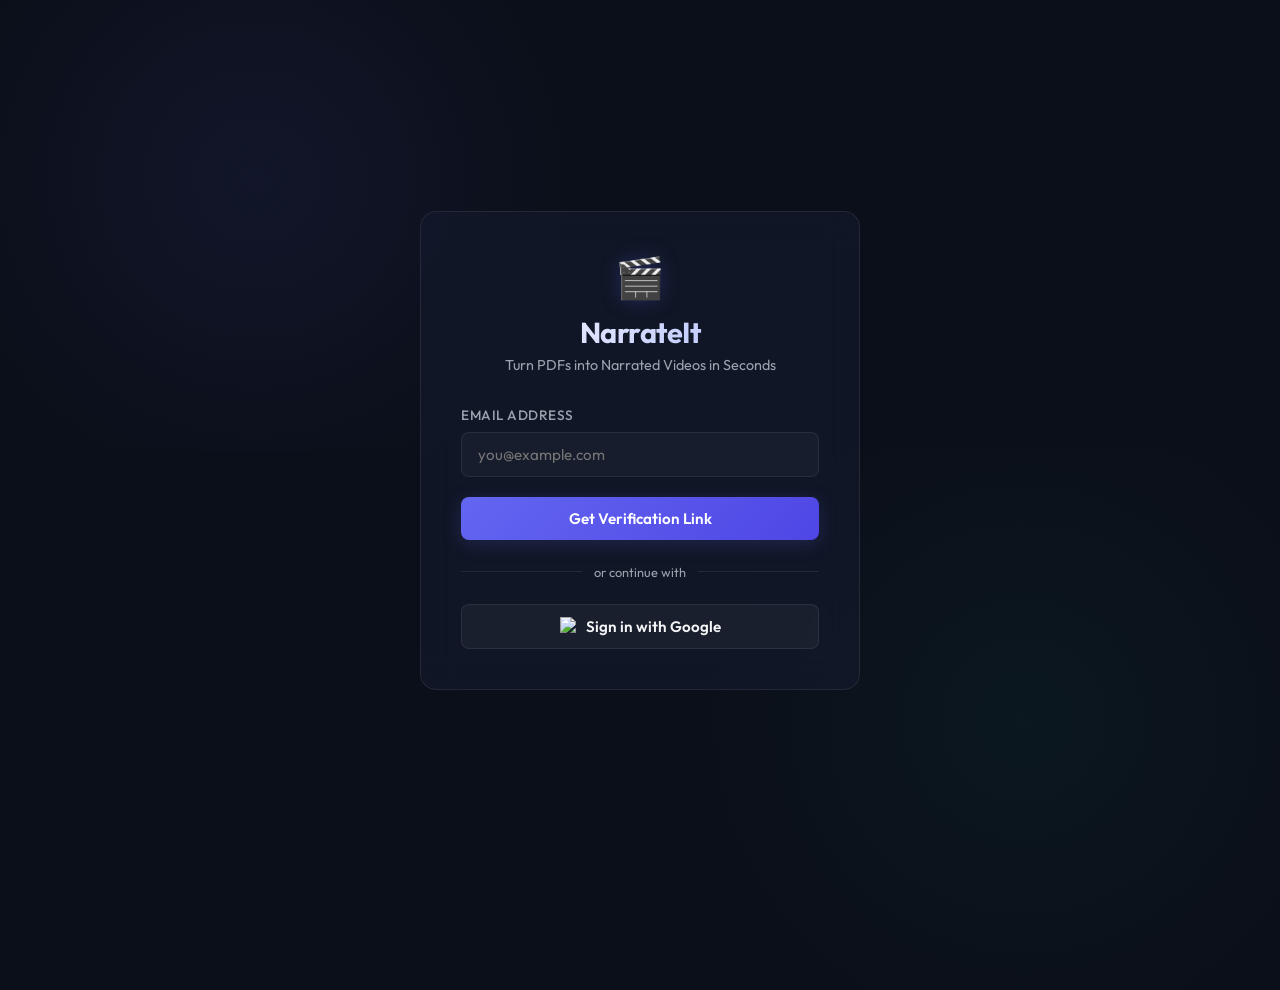
==== frontend/dashboard.html @ 4c3dd562 "Video History Issue Resolved" ====
<!DOCTYPE html>
<html lang="en">
<head>
    <meta charset="UTF-8">
    <meta name="viewport" content="width=device-width, initial-scale=1.0">
    <meta name="description" content="Workspace management dashboard to upload PDF documents, choose TTS voices, customize reading speed, and render voiceover video histories.">
    <title>NarrateIt Workspace — Dashboard</title>
    <link rel="stylesheet" href="css/style.css">
    <link rel="stylesheet" href="css/dashboard.css">
</head>
<body>

    <div class="dashboard-layout">
        
        <!-- Sidebar Navigation -->
        <aside class="sidebar">
            <div class="sidebar-top">
                <div class="sidebar-brand">
                    <span class="sidebar-icon">🎬</span>
                    <span class="sidebar-title">NarrateIt</span>
                </div>
                <nav class="sidebar-nav">
                    <a href="dashboard.html" class="nav-item active" aria-current="page">
                        <span>📊</span> Workspace Dashboard
                    </a>
                    <a href="#" class="nav-item" id="settings-nav-btn">
                        <span>⚙️</span> API Settings
                    </a>
                </nav>
            </div>
            
            <div class="sidebar-user">
                <div class="user-info">
                    <span class="user-email" id="user-email">active_user@narrate.it</span>
                    <span class="user-role">SaaS Core Workspace</span>
                </div>
                <button onclick="logout()" class="btn btn-logout">
                    Logout
                </button>
            </div>
        </aside>

        <!-- Main Workspace Area -->
        <main class="main-content">
            
            <header class="dashboard-header">
                <h1 class="dashboard-title">Workspace Dashboard</h1>
                <p class="dashboard-subtitle">Upload your PDF documents and render narration voiceovers in seconds.</p>
            </header>

            <div class="workspace-grid">
                
                <!-- PDF Upload Workspace Panel -->
                <section class="panel-card glass">
                    <div class="panel-header">
                        <span class="panel-icon">📂</span>
                        <h2 class="panel-title">Document Upload</h2>
                    </div>

                    <!-- Interactive Dragzone Drop Zone -->
                    <div class="dropzone" id="dropzone" tabindex="0" role="button" aria-label="Upload PDF Area">
                        <span class="dropzone-icon">📥</span>
                        <div class="dropzone-text">
                            Drag & drop your PDF file here, or <strong>browse files</strong>
                        </div>
                        <input type="file" id="file-input" class="hidden" accept=".pdf">
                    </div>

                    <!-- Uploaded Metadata Preview info badge -->
                    <div class="file-info-badge hidden" id="file-selected-info">
                        <span class="file-icon">📄</span>
                        <div class="file-details">
                            <span class="filename" id="filename-label">document.pdf</span>
                            <span class="file-pages" id="pages-count-label">Checking pages...</span>
                        </div>
                    </div>
                </section>

                <!-- Generation Pipeline Mappings Configurations -->
                <section class="panel-card glass">
                    <div class="panel-header">
                        <span class="panel-icon">⚙️</span>
                        <h2 class="panel-title">Video Options</h2>
                    </div>

                    <div class="config-grid">
                        
                        <!-- Voice models options selection -->
                        <div class="input-group">
                            <label for="voice-select" class="input-label">TTS Narration Voice</label>
                            <select id="voice-select" class="input-field">
                                <option value="aura-asteria-en">Asteria (Female - English)</option>
                                <option value="aura-luna-en">Luna (Female - English)</option>
                                <option value="aura-stella-en">Stella (Female - English)</option>
                                <option value="aura-athena-en">Athena (Female - English)</option>
                                <option value="aura-hera-en">Hera (Female - English)</option>
                                <option value="aura-orpheus-en">Orpheus (Male - English)</option>
                                <option value="aura-arcas-en">Arcas (Male - English)</option>
                                <option value="aura-perseus-en">Perseus (Male - English)</option>
                            </select>
                        </div>

                        <!-- Reading speed custom slider adjustments -->
                        <div class="slider-container">
                            <div class="slider-labels">
                                <label for="speed-slider" class="input-label">Reading Speed</label>
                                <span id="speed-value">1.00x (Normal)</span>
                            </div>
                            <input 
                                type="range" 
                                id="speed-slider" 
                                min="0.75" 
                                max="1.30" 
                                step="0.05" 
                                value="1.00" 
                                class="custom-slider"
                            >
                        </div>

                    </div>

                    <!-- Trigger Generate Button -->
                    <button class="btn btn-primary" id="generate-btn" disabled>
                        <span>🎬</span> Render Narration Video
                    </button>

                    <!-- Progressive Timeline Rendering Track -->
                    <div class="progress-container hidden" id="pipeline-progress">
                        <div class="progress-header">
                            <span id="progress-status-text">Compiling video timelines...</span>
                        </div>
                        <div class="progress-track">
                            <div class="progress-fill" id="progress-fill"></div>
                        </div>
                    </div>

                </section>

            </div>

            <!-- Historical Collections Archives -->
            <section class="history-section">
                <header class="section-header">
                    <h3 class="section-title">Your Generated Video History</h3>
                </header>

                <div class="video-grid" id="video-history-grid">
                    
                    <!-- Empty catalogs fallback placeholder -->
                    <div class="empty-state" id="empty-history-placeholder">
                        <span class="empty-state-icon">🎬</span>
                        <p>No video voiceovers created yet. Start by uploading a PDF above!</p>
                    </div>

                </div>
            </section>

        </main>
    </div>
    
    <!-- Settings Modal -->
    <div id="settings-modal" class="modal hidden">
        <div class="modal-overlay" id="settings-overlay"></div>
        <div class="modal-container glass">
            <div class="modal-header">
                <h3 class="modal-title">⚙️ API Settings</h3>
                <button class="btn-close" id="close-settings-btn" aria-label="Close settings">&times;</button>
            </div>
            <div class="modal-body">
                <p class="modal-subtitle">Configure your personal API keys securely. They are stored using industry-standard AES-GCM encryption.</p>
                
                <div class="input-group">
                    <label for="gemini-key-input" class="input-label">Gemini API Key</label>
                    <div class="password-input-wrapper">
                        <input type="password" id="gemini-key-input" class="input-field" placeholder="Enter Gemini API Key">
                        <button class="toggle-password" type="button" data-input="gemini-key-input" aria-label="Toggle password visibility">👁️</button>
                    </div>
                </div>
                
                <div class="input-group">
                    <label for="deepgram-key-input" class="input-label">Deepgram API Key</label>
                    <div class="password-input-wrapper">
                        <input type="password" id="deepgram-key-input" class="input-field" placeholder="Enter Deepgram API Key">
                        <button class="toggle-password" type="button" data-input="deepgram-key-input" aria-label="Toggle password visibility">👁️</button>
                    </div>
                </div>
            </div>
            <div class="modal-footer">
                <button class="btn btn-logout" style="background: rgba(255, 255, 255, 0.05); color: #FFF; border: 1px solid var(--border-color);" id="cancel-settings-btn">Cancel</button>
                <button class="btn btn-primary" id="save-settings-btn">
                    <span class="btn-text">Save Keys</span>
                </button>
            </div>
        </div>
    </div>

    <!-- Toast Notification Container -->
    <div id="toast-container" class="toast-container"></div>

    <!-- Scripts Bootstrapping -->
    <script type="module" src="js/config.js"></script>
    <script type="module" src="js/api.js"></script>
    <script type="module" src="js/auth.js"></script>
    <script type="module" src="js/dashboard.js"></script>
</body>
</html>
---- frontend/css/style.css ----
/* NarrateIt Core Theme Variables & General Layout */
@import url('https://fonts.googleapis.com/css2?family=Outfit:wght@300;400;500;600;700&display=swap');

:root {
    --bg-main: #0B0F19;
    --bg-surface: rgba(20, 27, 45, 0.65);
    --border-color: rgba(255, 255, 255, 0.08);
    --border-focus: rgba(99, 102, 241, 0.5);
    
    --primary: #6366F1;
    --primary-glow: rgba(99, 102, 241, 0.25);
    --secondary: #10B981;
    --accent: #F43F5E;
    
    --text-primary: #F3F4F6;
    --text-muted: #9CA3AF;
    
    --glass-bg: rgba(255, 255, 255, 0.03);
    --glass-blur: blur(16px);
    
    --font-sans: 'Outfit', -apple-system, BlinkMacSystemFont, "Segoe UI", Roboto, sans-serif;
    
    --transition-smooth: all 0.35s cubic-bezier(0.4, 0, 0.2, 1);
}

* {
    box-sizing: border-box;
    margin: 0;
    padding: 0;
    font-family: var(--font-sans);
}

body {
    background-color: var(--bg-main);
    color: var(--text-primary);
    min-height: 100vh;
    overflow-x: hidden;
    position: relative;
}

/* Background Radial Glow highlights */
body::before {
    content: '';
    position: absolute;
    top: -10%;
    left: -10%;
    width: 60%;
    height: 60%;
    background: radial-gradient(circle, rgba(99, 102, 241, 0.08) 0%, transparent 70%);
    z-index: -1;
    pointer-events: none;
}

body::after {
    content: '';
    position: absolute;
    bottom: -10%;
    right: -10%;
    width: 60%;
    height: 60%;
    background: radial-gradient(circle, rgba(16, 185, 129, 0.05) 0%, transparent 70%);
    z-index: -1;
    pointer-events: none;
}

/* Glassmorphism Common styles */
.glass {
    background: var(--bg-surface);
    backdrop-filter: var(--glass-blur);
    -webkit-backdrop-filter: var(--glass-blur);
    border: 1px solid var(--border-color);
    border-radius: 16px;
    transition: var(--transition-smooth);
}

.glass:hover {
    border-color: rgba(255, 255, 255, 0.15);
    box-shadow: 0 12px 40px rgba(0, 0, 0, 0.3);
}

/* Auth Page layout styles */
.auth-wrapper {
    display: flex;
    justify-content: center;
    align-items: center;
    min-height: 100vh;
    padding: 24px;
}

.auth-container {
    width: 100%;
    max-width: 440px;
    padding: 40px;
    text-align: center;
}

.brand-header {
    margin-bottom: 32px;
}

.brand-icon {
    font-size: 2.5rem;
    color: var(--primary);
    margin-bottom: 12px;
    display: inline-block;
    text-shadow: 0 0 20px var(--primary-glow);
    animation: float 4s ease-in-out infinite;
}

.brand-title {
    font-size: 1.8rem;
    font-weight: 700;
    letter-spacing: -0.5px;
    background: linear-gradient(135deg, #FFF 0%, #A5B4FC 100%);
    -webkit-background-clip: text;
    background-clip: text;
    -webkit-text-fill-color: transparent;
}

.brand-subtitle {
    font-size: 0.9rem;
    color: var(--text-muted);
    margin-top: 6px;
}

/* Input Fields styling */
.input-group {
    margin-bottom: 20px;
    text-align: left;
}

.input-label {
    display: block;
    font-size: 0.85rem;
    font-weight: 500;
    color: var(--text-muted);
    margin-bottom: 8px;
    text-transform: uppercase;
    letter-spacing: 0.5px;
}

.input-field {
    width: 100%;
    background: rgba(255, 255, 255, 0.03);
    border: 1px solid var(--border-color);
    border-radius: 8px;
    padding: 12px 16px;
    color: #FFF;
    font-size: 0.95rem;
    transition: var(--transition-smooth);
}

.input-field:focus {
    outline: none;
    border-color: var(--primary);
    background: rgba(99, 102, 241, 0.02);
    box-shadow: 0 0 12px var(--primary-glow);
}

/* Modern Dynamic Buttons */
.btn {
    width: 100%;
    padding: 12px 24px;
    border-radius: 8px;
    border: none;
    font-size: 0.95rem;
    font-weight: 600;
    cursor: pointer;
    transition: var(--transition-smooth);
    display: flex;
    justify-content: center;
    align-items: center;
    gap: 8px;
}

.btn-primary {
    background: linear-gradient(135deg, var(--primary) 0%, #4F46E5 100%);
    color: #FFF;
    box-shadow: 0 4px 20px rgba(99, 102, 241, 0.2);
}

.btn-primary:hover {
    transform: translateY(-2px);
    box-shadow: 0 6px 24px rgba(99, 102, 241, 0.35);
}

.btn-primary:active {
    transform: translateY(0);
}

.btn-verify {
    background: linear-gradient(135deg, var(--secondary) 0%, #059669 100%);
    box-shadow: 0 4px 20px rgba(16, 185, 129, 0.2);
}

.btn-verify:hover {
    box-shadow: 0 6px 24px rgba(16, 185, 129, 0.35);
}

.divider {
    display: flex;
    align-items: center;
    text-align: center;
    color: var(--text-muted);
    font-size: 0.8rem;
    margin: 24px 0;
}

.divider::before, .divider::after {
    content: '';
    flex: 1;
    border-bottom: 1px solid var(--border-color);
}

.divider:not(:empty)::before {
    margin-right: 12px;
}

.divider:not(:empty)::after {
    margin-left: 12px;
}

.btn-google {
    background: rgba(255, 255, 255, 0.04);
    border: 1px solid var(--border-color);
    color: var(--text-primary);
}

.btn-google:hover {
    background: rgba(255, 255, 255, 0.08);
    border-color: rgba(255, 255, 255, 0.2);
}

.btn-google img {
    width: 18px;
    height: 18px;
}

/* Animations */
@keyframes float {
    0%, 100% { transform: translateY(0); }
    50% { transform: translateY(-8px); }
}

@keyframes shake {
    0%, 100% { transform: translateX(0); }
    25% { transform: translateX(-4px); }
    75% { transform: translateX(4px); }
}

.shake {
    animation: shake 0.2s ease-in-out infinite alternate;
    animation-iteration-count: 2;
}

.hidden {
    display: none !important;
}

.error-card {
    background: rgba(244, 63, 94, 0.1);
    border: 1px solid rgba(244, 63, 94, 0.2);
    color: #FCA5A5;
    padding: 12px 16px;
    border-radius: 8px;
    font-size: 0.85rem;
    margin-top: 16px;
    text-align: left;
}
---- frontend/css/dashboard.css ----
/* Dashboard Specific Layout Mappings */
.dashboard-layout {
    display: grid;
    grid-template-columns: 280px 1fr;
    min-height: 100vh;
}

/* Sidebar Styling */
.sidebar {
    background: rgba(11, 15, 25, 0.9);
    border-right: 1px solid var(--border-color);
    padding: 32px 24px;
    display: flex;
    flex-direction: column;
    justify-content: space-between;
    height: 100vh;
    position: sticky;
    top: 0;
}

.sidebar-brand {
    display: flex;
    align-items: center;
    gap: 12px;
    margin-bottom: 40px;
}

.sidebar-icon {
    font-size: 1.8rem;
    color: var(--primary);
    text-shadow: 0 0 12px var(--primary-glow);
}

.sidebar-title {
    font-size: 1.3rem;
    font-weight: 700;
    color: #FFF;
}

.sidebar-nav {
    display: flex;
    flex-direction: column;
    gap: 8px;
    flex: 1;
}

.nav-item {
    display: flex;
    align-items: center;
    gap: 12px;
    padding: 12px 16px;
    border-radius: 8px;
    color: var(--text-muted);
    text-decoration: none;
    font-weight: 500;
    transition: var(--transition-smooth);
}

.nav-item:hover, .nav-item.active {
    color: #FFF;
    background: rgba(255, 255, 255, 0.04);
}

.nav-item.active {
    color: var(--primary);
    background: rgba(99, 102, 241, 0.08);
    border-left: 3px solid var(--primary);
    border-top-left-radius: 0;
    border-bottom-left-radius: 0;
}

.sidebar-user {
    padding-top: 20px;
    border-top: 1px solid var(--border-color);
    display: flex;
    flex-direction: column;
    gap: 12px;
}

.user-info {
    display: flex;
    flex-direction: column;
}

.user-email {
    font-size: 0.85rem;
    font-weight: 500;
    color: #FFF;
    white-space: nowrap;
    overflow: hidden;
    text-overflow: ellipsis;
}

.user-role {
    font-size: 0.75rem;
    color: var(--text-muted);
}

.btn-logout {
    background: rgba(244, 63, 94, 0.1);
    color: #F87171;
    border: 1px solid rgba(244, 63, 94, 0.15);
}

.btn-logout:hover {
    background: rgba(244, 63, 94, 0.2);
    border-color: rgba(244, 63, 94, 0.3);
}

/* Main Content Area */
.main-content {
    padding: 48px;
    overflow-y: auto;
}

.dashboard-header {
    margin-bottom: 40px;
}

.dashboard-title {
    font-size: 2rem;
    font-weight: 700;
    margin-bottom: 8px;
}

.dashboard-subtitle {
    color: var(--text-muted);
    font-size: 0.95rem;
}

/* Workspace Panels */
.workspace-grid {
    display: grid;
    grid-template-columns: 1.2fr 0.8fr;
    gap: 32px;
    align-items: start;
}

.panel-card {
    padding: 32px;
    display: flex;
    flex-direction: column;
    gap: 24px;
}

.panel-header {
    display: flex;
    align-items: center;
    gap: 12px;
}

.panel-icon {
    font-size: 1.2rem;
    color: var(--primary);
}

.panel-title {
    font-size: 1.2rem;
    font-weight: 600;
}

/* Drag-and-Drop Area */
.dropzone {
    border: 2px dashed var(--border-color);
    border-radius: 12px;
    padding: 48px 24px;
    text-align: center;
    cursor: pointer;
    background: rgba(255, 255, 255, 0.01);
    transition: var(--transition-smooth);
    display: flex;
    flex-direction: column;
    align-items: center;
    gap: 16px;
}

.dropzone:hover, .dropzone.dragover {
    border-color: var(--primary);
    background: rgba(99, 102, 241, 0.02);
}

.dropzone-icon {
    font-size: 2.5rem;
    color: var(--text-muted);
    transition: var(--transition-smooth);
}

.dropzone:hover .dropzone-icon {
    color: var(--primary);
    transform: translateY(-4px);
}

.dropzone-text {
    font-size: 0.95rem;
    color: var(--text-muted);
}

.dropzone-text strong {
    color: var(--primary);
}

.file-info-badge {
    background: rgba(99, 102, 241, 0.08);
    border: 1px solid rgba(99, 102, 241, 0.15);
    border-radius: 8px;
    padding: 16px;
    display: flex;
    align-items: center;
    gap: 16px;
    margin-top: 16px;
}

.file-icon {
    font-size: 1.8rem;
    color: var(--primary);
}

.file-details {
    display: flex;
    flex-direction: column;
    gap: 4px;
}

.filename {
    font-size: 0.9rem;
    font-weight: 600;
    color: #FFF;
}

.file-pages {
    font-size: 0.8rem;
    color: var(--text-muted);
}

/* Config Grid */
.config-grid {
    display: grid;
    grid-template-columns: 1fr;
    gap: 20px;
}

/* Range input speed slider styling */
.slider-container {
    display: flex;
    flex-direction: column;
    gap: 10px;
}

.slider-labels {
    display: flex;
    justify-content: space-between;
    font-size: 0.85rem;
    color: var(--text-muted);
}

.custom-slider {
    -webkit-appearance: none;
    appearance: none;
    width: 100%;
    height: 6px;
    border-radius: 3px;
    background: var(--border-color);
    outline: none;
    transition: var(--transition-smooth);
}

.custom-slider::-webkit-slider-thumb {
    -webkit-appearance: none;
    appearance: none;
    width: 18px;
    height: 18px;
    border-radius: 50%;
    background: var(--primary);
    cursor: pointer;
    box-shadow: 0 0 10px var(--primary-glow);
    transition: var(--transition-smooth);
}

.custom-slider::-webkit-slider-thumb:hover {
    transform: scale(1.2);
}

/* Progress status */
.progress-container {
    background: rgba(255, 255, 255, 0.03);
    border: 1px solid var(--border-color);
    border-radius: 12px;
    padding: 20px;
    margin-top: 24px;
    display: flex;
    flex-direction: column;
    gap: 12px;
}

.progress-header {
    display: flex;
    justify-content: space-between;
    font-size: 0.85rem;
    color: var(--text-muted);
}

.progress-track {
    width: 100%;
    height: 8px;
    background: rgba(255, 255, 255, 0.05);
    border-radius: 4px;
    overflow: hidden;
}

.progress-fill {
    height: 100%;
    background: linear-gradient(90deg, var(--primary) 0%, var(--secondary) 100%);
    width: 0;
    transition: width 0.4s ease;
}

/* Video History Grid styling */
.history-section {
    margin-top: 48px;
}

.section-header {
    margin-bottom: 24px;
}

.section-title {
    font-size: 1.4rem;
    font-weight: 600;
}

.video-grid {
    display: grid;
    grid-template-columns: repeat(auto-fill, minmax(320px, 1fr));
    gap: 24px;
}

.video-card {
    overflow: hidden;
    display: flex;
    flex-direction: column;
    height: 100%;
}

.video-preview-container {
    width: 100%;
    aspect-ratio: 16/9;
    background: #000;
    position: relative;
    border-bottom: 1px solid var(--border-color);
}

.preview-player {
    width: 100%;
    height: 100%;
    object-fit: cover;
}

.video-meta {
    padding: 16px;
    display: flex;
    flex-direction: column;
    gap: 8px;
}

.meta-title {
    font-size: 0.95rem;
    font-weight: 600;
    color: #FFF;
    white-space: nowrap;
    overflow: hidden;
    text-overflow: ellipsis;
}

.meta-sub {
    display: flex;
    justify-content: space-between;
    font-size: 0.8rem;
    color: var(--text-muted);
}

.badge-success {
    color: var(--secondary);
    background: rgba(16, 185, 129, 0.08);
    border: 1px solid rgba(16, 185, 129, 0.15);
    border-radius: 4px;
    padding: 2px 6px;
}

.empty-state {
    grid-column: 1 / -1;
    text-align: center;
    padding: 64px 24px;
    color: var(--text-muted);
    display: flex;
    flex-direction: column;
    align-items: center;
    gap: 16px;
}

.empty-state-icon {
    font-size: 3rem;
    color: rgba(255, 255, 255, 0.05);
}

/* Responsiveness overrides */
@media (max-width: 1024px) {
    .dashboard-layout {
        grid-template-columns: 1fr;
    }
    .sidebar {
        display: none;
    }
    .workspace-grid {
        grid-template-columns: 1fr;
    }
}

/* Indeterminate progress bar state styling */
.progress-fill.indeterminate {
    width: 30% !important;
    animation: loading-bar-sliding 1.5s infinite ease-in-out;
}

@keyframes loading-bar-sliding {
    0% {
        transform: translateX(-100%);
    }
    100% {
        transform: translateX(330%);
    }
}

/* Action button stylings for video history cards */
.video-card-actions {
    display: flex;
    gap: 8px;
    padding: 0 16px 16px 16px;
    margin-top: auto;
}

.btn-card-action {
    display: flex;
    align-items: center;
    justify-content: center;
    gap: 6px;
    flex: 1;
    font-size: 0.8rem;
    padding: 8px 12px;
    border-radius: 6px;
    font-weight: 500;
    transition: var(--transition-smooth);
    text-decoration: none;
}

.btn-download-action {
    background: rgba(99, 102, 241, 0.08);
    border: 1px solid rgba(99, 102, 241, 0.15);
    color: var(--primary);
}

.btn-download-action:hover {
    background: var(--primary);
    color: #FFF;
}

/* Settings Modal & Toast styles */
.modal {
    position: fixed;
    top: 0;
    left: 0;
    width: 100vw;
    height: 100vh;
    z-index: 1000;
    display: flex;
    align-items: center;
    justify-content: center;
    transition: opacity 0.3s ease;
}

.modal.hidden {
    opacity: 0;
    pointer-events: none;
}

.modal-overlay {
    position: absolute;
    top: 0;
    left: 0;
    width: 100%;
    height: 100%;
    background: rgba(7, 10, 18, 0.8);
    backdrop-filter: blur(4px);
}

.modal-container {
    position: relative;
    width: 90%;
    max-width: 500px;
    background: rgba(20, 27, 45, 0.95);
    border: 1px solid var(--border-color);
    border-radius: 16px;
    padding: 32px;
    box-shadow: 0 20px 40px rgba(0, 0, 0, 0.4);
    z-index: 1001;
    transform: translateY(0);
    transition: transform 0.3s ease;
}

.modal.hidden .modal-container {
    transform: translateY(20px);
}

.modal-header {
    display: flex;
    align-items: center;
    justify-content: space-between;
    margin-bottom: 16px;
}

.modal-title {
    font-size: 1.4rem;
    font-weight: 600;
    color: #FFF;
}

.btn-close {
    background: none;
    border: none;
    color: var(--text-muted);
    font-size: 1.5rem;
    cursor: pointer;
    transition: var(--transition-smooth);
}

.btn-close:hover {
    color: #FFF;
}

.modal-subtitle {
    font-size: 0.9rem;
    color: var(--text-muted);
    margin-bottom: 24px;
    line-height: 1.5;
}

.password-input-wrapper {
    position: relative;
    display: flex;
    align-items: center;
    width: 100%;
}

.password-input-wrapper .input-field {
    width: 100%;
    padding-right: 48px;
}

.toggle-password {
    position: absolute;
    right: 12px;
    background: none;
    border: none;
    color: var(--text-muted);
    cursor: pointer;
    font-size: 1.1rem;
    transition: var(--transition-smooth);
    padding: 4px;
}

.toggle-password:hover {
    color: #FFF;
}

.modal-footer {
    display: flex;
    justify-content: flex-end;
    gap: 12px;
    margin-top: 32px;
}

.spinner {
    display: inline-block;
    width: 16px;
    height: 16px;
    border: 2px solid rgba(255, 255, 255, 0.3);
    border-radius: 50%;
    border-top-color: #fff;
    animation: spin 0.8s linear infinite;
}

@keyframes spin {
    to { transform: rotate(360deg); }
}

/* Toast Notification styling */
.toast-container {
    position: fixed;
    bottom: 24px;
    right: 24px;
    z-index: 2000;
    display: flex;
    flex-direction: column;
    gap: 12px;
}

.toast {
    background: rgba(20, 27, 45, 0.95);
    border: 1px solid var(--border-color);
    border-radius: 8px;
    padding: 16px 24px;
    color: #FFF;
    font-weight: 500;
    font-size: 0.9rem;
    box-shadow: 0 10px 20px rgba(0, 0, 0, 0.3);
    transform: translateY(20px);
    opacity: 0;
    animation: toast-in 0.3s forwards ease;
    display: flex;
    align-items: center;
    gap: 12px;
}

.toast.success {
    border-left: 4px solid var(--secondary);
}

.toast.error {
    border-left: 4px solid var(--accent);
}

@keyframes toast-in {
    to {
        transform: translateY(0);
        opacity: 1;
    }
}
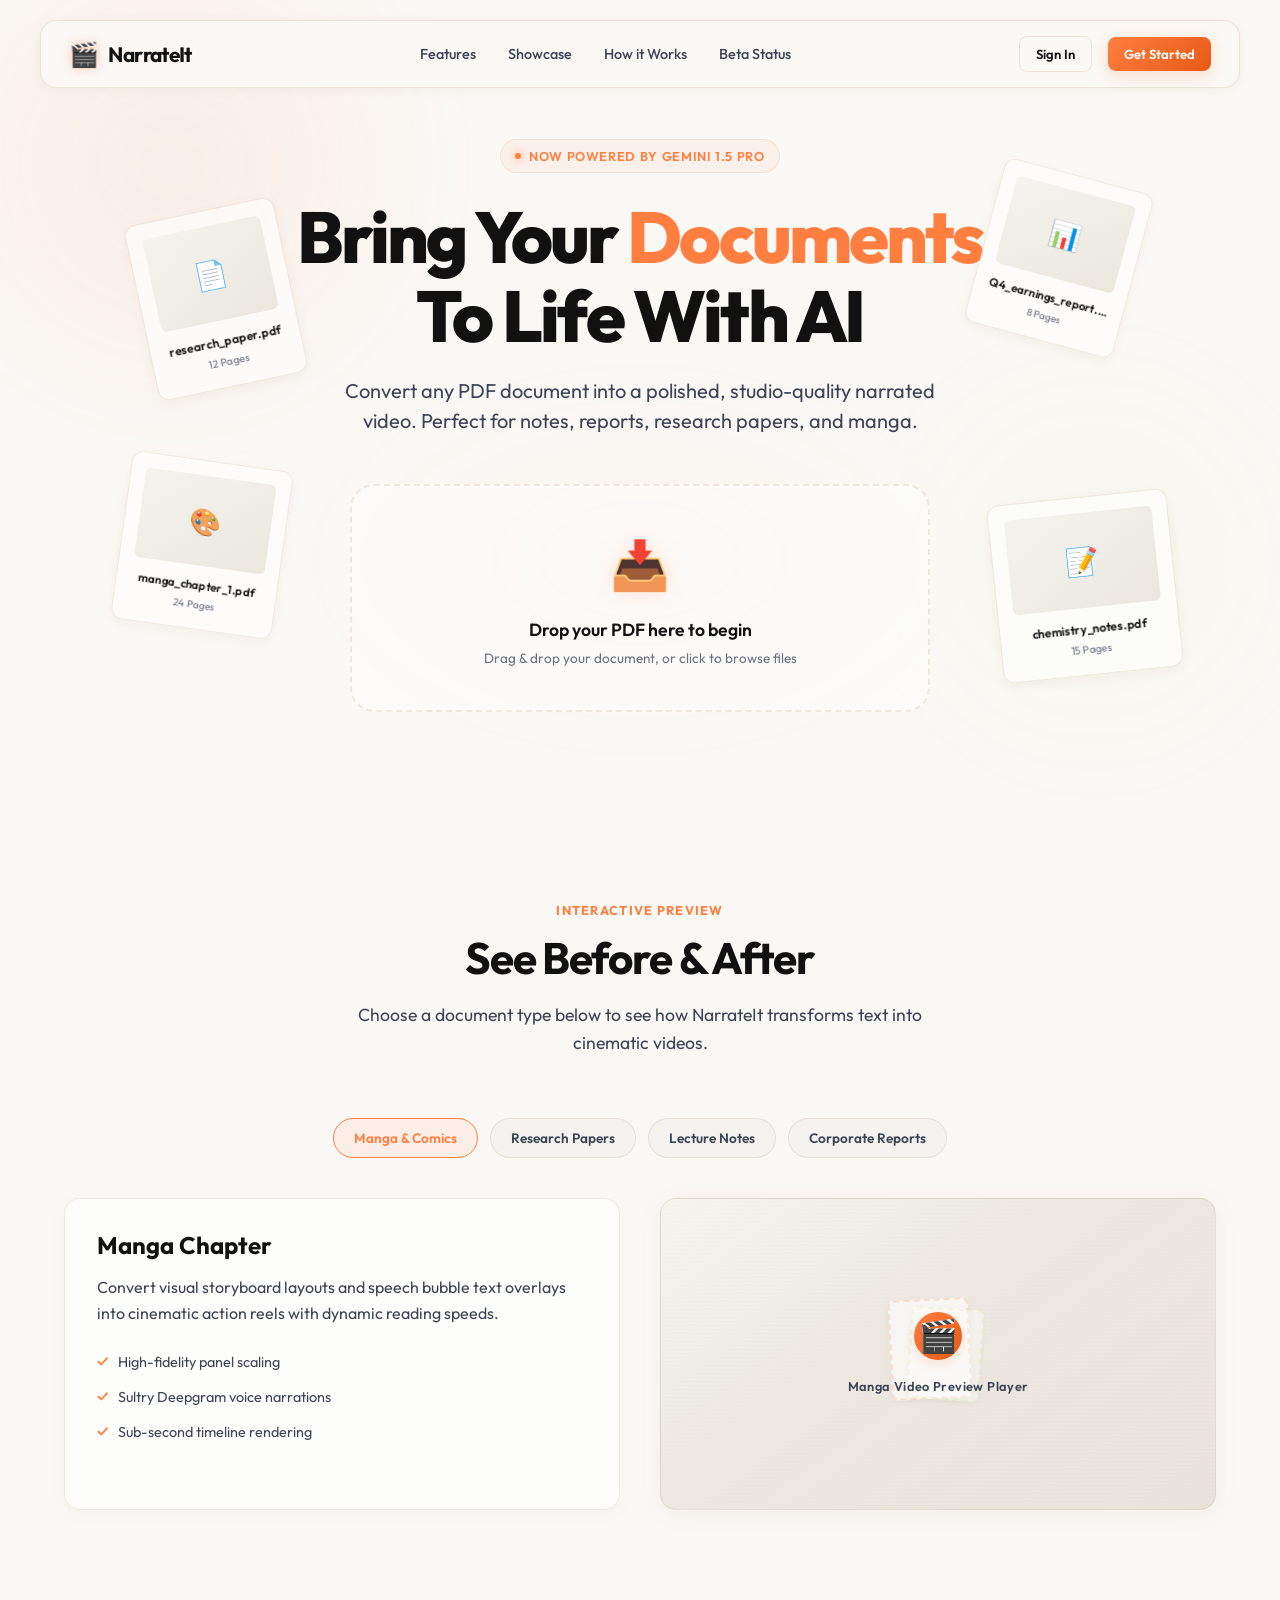
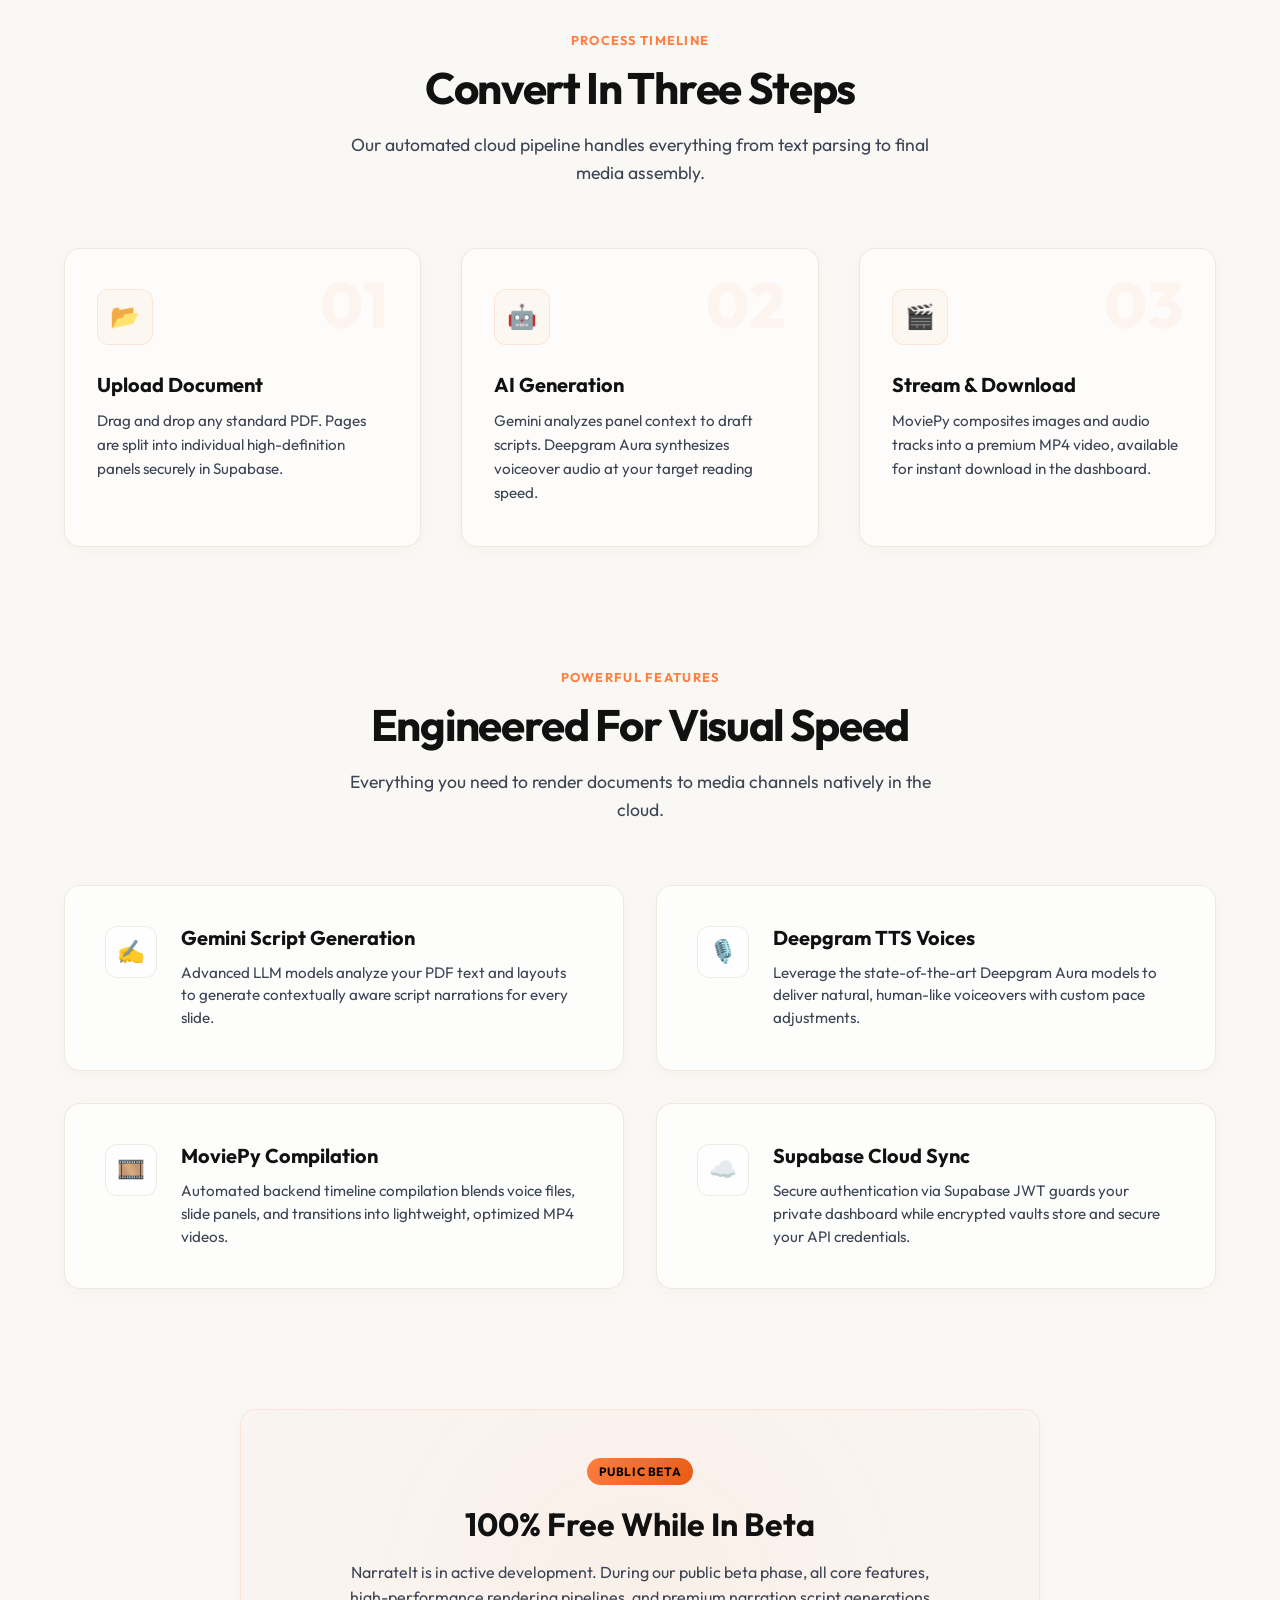
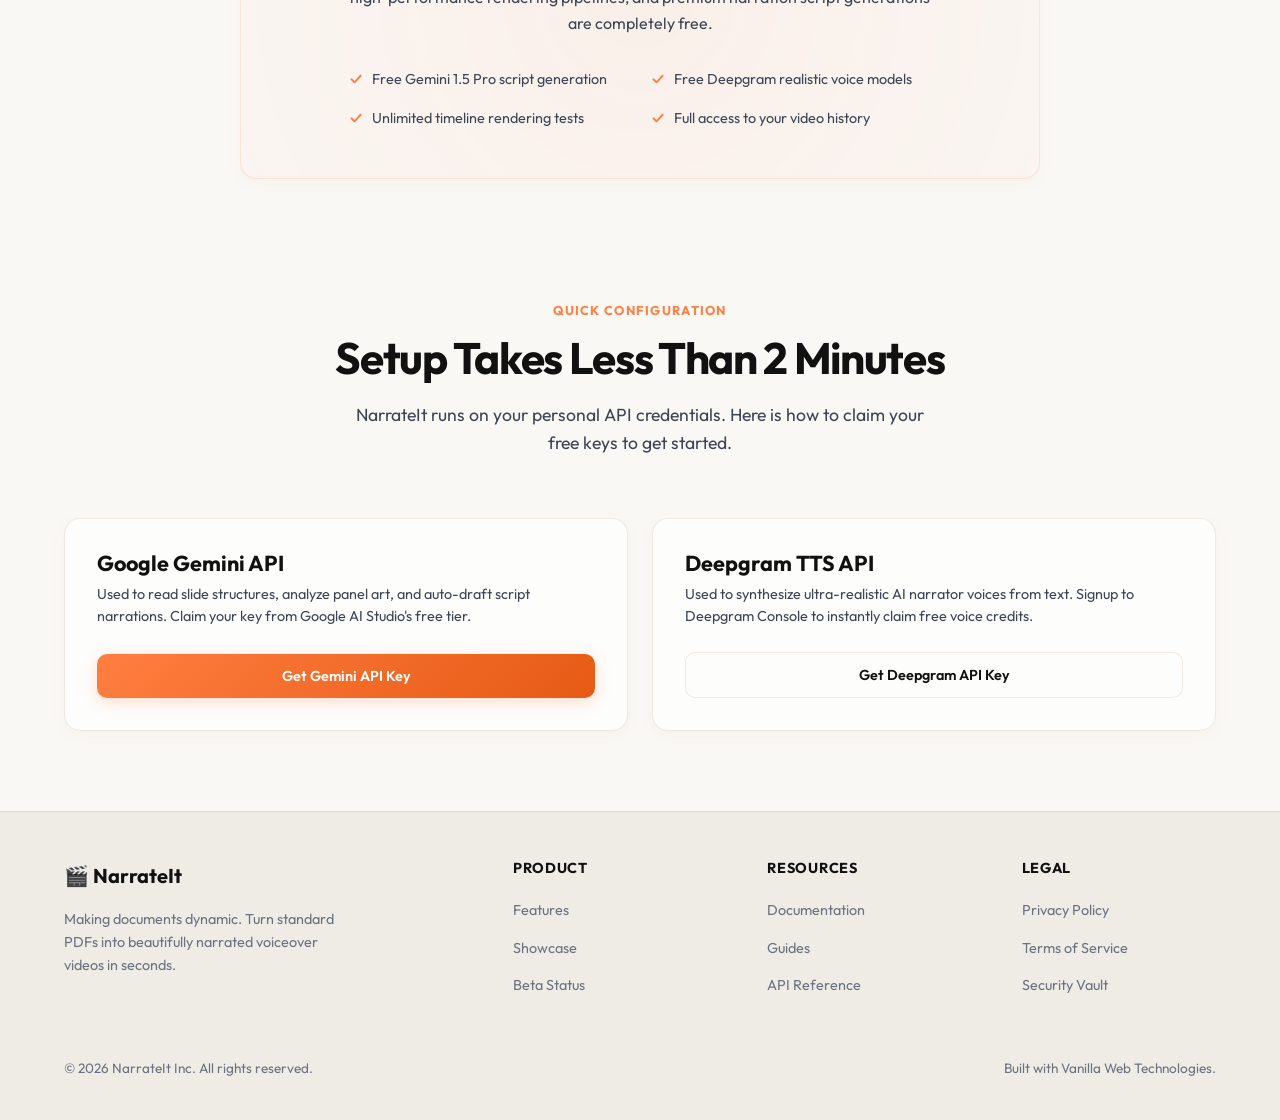
==== commit 879333fc: "Video history cards fixed" ====
--- a/frontend/dashboard.html
+++ b/frontend/dashboard.html
@@ -44,8 +44,13 @@
         <main class="main-content">
             
             <header class="dashboard-header">
-                <h1 class="dashboard-title">Workspace Dashboard</h1>
-                <p class="dashboard-subtitle">Upload your PDF documents and render narration voiceovers in seconds.</p>
+                <div class="header-main-row">
+                    <div>
+                        <h1 class="dashboard-title">Workspace Dashboard</h1>
+                        <p class="dashboard-subtitle">Upload your PDF documents and render narration voiceovers in seconds.</p>
+                    </div>
+
+                </div>
             </header>
 
             <div class="workspace-grid">
@@ -147,9 +152,10 @@
                 <div class="video-grid" id="video-history-grid">
                     
                     <!-- Empty catalogs fallback placeholder -->
-                    <div class="empty-state" id="empty-history-placeholder">
+                    <div class="empty-state glass" id="empty-history-placeholder">
                         <span class="empty-state-icon">🎬</span>
-                        <p>No video voiceovers created yet. Start by uploading a PDF above!</p>
+                        <h4 class="empty-state-title">No narrated videos yet</h4>
+                        <p class="empty-state-desc">Upload your first PDF to generate a cinematic narration.</p>
                     </div>
 
                 </div>
@@ -186,10 +192,24 @@
                 </div>
             </div>
             <div class="modal-footer">
-                <button class="btn btn-logout" style="background: rgba(255, 255, 255, 0.05); color: #FFF; border: 1px solid var(--border-color);" id="cancel-settings-btn">Cancel</button>
+                <button class="btn btn-logout" style="background: transparent; color: var(--text-primary); border: 1px solid var(--border-color);" id="cancel-settings-btn">Cancel</button>
                 <button class="btn btn-primary" id="save-settings-btn">
                     <span class="btn-text">Save Keys</span>
                 </button>
+            </div>
+        </div>
+    </div>
+
+    <!-- Video Player Modal -->
+    <div id="video-player-modal" class="modal hidden">
+        <div class="modal-overlay" id="video-modal-overlay"></div>
+        <div class="modal-container glass" style="max-width: 800px; padding: 24px;">
+            <div class="modal-header" style="margin-bottom: 16px;">
+                <h3 class="modal-title" id="modal-video-title">Narrated Video</h3>
+                <button class="btn-close" id="close-video-modal-btn" aria-label="Close video player modal">&times;</button>
+            </div>
+            <div class="modal-video-container" style="border-radius: 12px; border: 1px solid var(--border-color); background: #000; overflow: hidden; aspect-ratio: 16/9; width: 100%;">
+                <video id="modal-video-player" src="" controls class="preview-player" style="width: 100%; height: 100%; object-fit: contain;"></video>
             </div>
         </div>
     </div>
--- a/frontend/css/style.css
+++ b/frontend/css/style.css
@@ -1,269 +1,7 @@
-/* NarrateIt Core Theme Variables & General Layout */
-@import url('https://fonts.googleapis.com/css2?family=Outfit:wght@300;400;500;600;700&display=swap');
-
-:root {
-    --bg-main: #0B0F19;
-    --bg-surface: rgba(20, 27, 45, 0.65);
-    --border-color: rgba(255, 255, 255, 0.08);
-    --border-focus: rgba(99, 102, 241, 0.5);
-    
-    --primary: #6366F1;
-    --primary-glow: rgba(99, 102, 241, 0.25);
-    --secondary: #10B981;
-    --accent: #F43F5E;
-    
-    --text-primary: #F3F4F6;
-    --text-muted: #9CA3AF;
-    
-    --glass-bg: rgba(255, 255, 255, 0.03);
-    --glass-blur: blur(16px);
-    
-    --font-sans: 'Outfit', -apple-system, BlinkMacSystemFont, "Segoe UI", Roboto, sans-serif;
-    
-    --transition-smooth: all 0.35s cubic-bezier(0.4, 0, 0.2, 1);
-}
-
-* {
-    box-sizing: border-box;
-    margin: 0;
-    padding: 0;
-    font-family: var(--font-sans);
-}
-
-body {
-    background-color: var(--bg-main);
-    color: var(--text-primary);
-    min-height: 100vh;
-    overflow-x: hidden;
-    position: relative;
-}
-
-/* Background Radial Glow highlights */
-body::before {
-    content: '';
-    position: absolute;
-    top: -10%;
-    left: -10%;
-    width: 60%;
-    height: 60%;
-    background: radial-gradient(circle, rgba(99, 102, 241, 0.08) 0%, transparent 70%);
-    z-index: -1;
-    pointer-events: none;
-}
-
-body::after {
-    content: '';
-    position: absolute;
-    bottom: -10%;
-    right: -10%;
-    width: 60%;
-    height: 60%;
-    background: radial-gradient(circle, rgba(16, 185, 129, 0.05) 0%, transparent 70%);
-    z-index: -1;
-    pointer-events: none;
-}
-
-/* Glassmorphism Common styles */
-.glass {
-    background: var(--bg-surface);
-    backdrop-filter: var(--glass-blur);
-    -webkit-backdrop-filter: var(--glass-blur);
-    border: 1px solid var(--border-color);
-    border-radius: 16px;
-    transition: var(--transition-smooth);
-}
-
-.glass:hover {
-    border-color: rgba(255, 255, 255, 0.15);
-    box-shadow: 0 12px 40px rgba(0, 0, 0, 0.3);
-}
-
-/* Auth Page layout styles */
-.auth-wrapper {
-    display: flex;
-    justify-content: center;
-    align-items: center;
-    min-height: 100vh;
-    padding: 24px;
-}
-
-.auth-container {
-    width: 100%;
-    max-width: 440px;
-    padding: 40px;
-    text-align: center;
-}
-
-.brand-header {
-    margin-bottom: 32px;
-}
-
-.brand-icon {
-    font-size: 2.5rem;
-    color: var(--primary);
-    margin-bottom: 12px;
-    display: inline-block;
-    text-shadow: 0 0 20px var(--primary-glow);
-    animation: float 4s ease-in-out infinite;
-}
-
-.brand-title {
-    font-size: 1.8rem;
-    font-weight: 700;
-    letter-spacing: -0.5px;
-    background: linear-gradient(135deg, #FFF 0%, #A5B4FC 100%);
-    -webkit-background-clip: text;
-    background-clip: text;
-    -webkit-text-fill-color: transparent;
-}
-
-.brand-subtitle {
-    font-size: 0.9rem;
-    color: var(--text-muted);
-    margin-top: 6px;
-}
-
-/* Input Fields styling */
-.input-group {
-    margin-bottom: 20px;
-    text-align: left;
-}
-
-.input-label {
-    display: block;
-    font-size: 0.85rem;
-    font-weight: 500;
-    color: var(--text-muted);
-    margin-bottom: 8px;
-    text-transform: uppercase;
-    letter-spacing: 0.5px;
-}
-
-.input-field {
-    width: 100%;
-    background: rgba(255, 255, 255, 0.03);
-    border: 1px solid var(--border-color);
-    border-radius: 8px;
-    padding: 12px 16px;
-    color: #FFF;
-    font-size: 0.95rem;
-    transition: var(--transition-smooth);
-}
-
-.input-field:focus {
-    outline: none;
-    border-color: var(--primary);
-    background: rgba(99, 102, 241, 0.02);
-    box-shadow: 0 0 12px var(--primary-glow);
-}
-
-/* Modern Dynamic Buttons */
-.btn {
-    width: 100%;
-    padding: 12px 24px;
-    border-radius: 8px;
-    border: none;
-    font-size: 0.95rem;
-    font-weight: 600;
-    cursor: pointer;
-    transition: var(--transition-smooth);
-    display: flex;
-    justify-content: center;
-    align-items: center;
-    gap: 8px;
-}
-
-.btn-primary {
-    background: linear-gradient(135deg, var(--primary) 0%, #4F46E5 100%);
-    color: #FFF;
-    box-shadow: 0 4px 20px rgba(99, 102, 241, 0.2);
-}
-
-.btn-primary:hover {
-    transform: translateY(-2px);
-    box-shadow: 0 6px 24px rgba(99, 102, 241, 0.35);
-}
-
-.btn-primary:active {
-    transform: translateY(0);
-}
-
-.btn-verify {
-    background: linear-gradient(135deg, var(--secondary) 0%, #059669 100%);
-    box-shadow: 0 4px 20px rgba(16, 185, 129, 0.2);
-}
-
-.btn-verify:hover {
-    box-shadow: 0 6px 24px rgba(16, 185, 129, 0.35);
-}
-
-.divider {
-    display: flex;
-    align-items: center;
-    text-align: center;
-    color: var(--text-muted);
-    font-size: 0.8rem;
-    margin: 24px 0;
-}
-
-.divider::before, .divider::after {
-    content: '';
-    flex: 1;
-    border-bottom: 1px solid var(--border-color);
-}
-
-.divider:not(:empty)::before {
-    margin-right: 12px;
-}
-
-.divider:not(:empty)::after {
-    margin-left: 12px;
-}
-
-.btn-google {
-    background: rgba(255, 255, 255, 0.04);
-    border: 1px solid var(--border-color);
-    color: var(--text-primary);
-}
-
-.btn-google:hover {
-    background: rgba(255, 255, 255, 0.08);
-    border-color: rgba(255, 255, 255, 0.2);
-}
-
-.btn-google img {
-    width: 18px;
-    height: 18px;
-}
-
-/* Animations */
-@keyframes float {
-    0%, 100% { transform: translateY(0); }
-    50% { transform: translateY(-8px); }
-}
-
-@keyframes shake {
-    0%, 100% { transform: translateX(0); }
-    25% { transform: translateX(-4px); }
-    75% { transform: translateX(4px); }
-}
-
-.shake {
-    animation: shake 0.2s ease-in-out infinite alternate;
-    animation-iteration-count: 2;
-}
-
-.hidden {
-    display: none !important;
-}
-
-.error-card {
-    background: rgba(244, 63, 94, 0.1);
-    border: 1px solid rgba(244, 63, 94, 0.2);
-    color: #FCA5A5;
-    padding: 12px 16px;
-    border-radius: 8px;
-    font-size: 0.85rem;
-    margin-top: 16px;
-    text-align: left;
-}
+/* NarrateIt Design System Main Imports */
+@import url("variables.css");
+@import url("base.css");
+@import url("animations.css");
+@import url("components.css");
+@import url("landing.css");
+@import url("responsive.css");
--- a/frontend/css/dashboard.css
+++ b/frontend/css/dashboard.css
@@ -7,7 +7,7 @@
 
 /* Sidebar Styling */
 .sidebar {
-    background: rgba(11, 15, 25, 0.9);
+    background: var(--bg-surface-solid);
     border-right: 1px solid var(--border-color);
     padding: 32px 24px;
     display: flex;
@@ -16,6 +16,7 @@
     height: 100vh;
     position: sticky;
     top: 0;
+
 }
 
 .sidebar-brand {
@@ -34,7 +35,8 @@
 .sidebar-title {
     font-size: 1.3rem;
     font-weight: 700;
-    color: #FFF;
+    color: var(--text-primary);
+
 }
 
 .sidebar-nav {
@@ -57,13 +59,13 @@
 }
 
 .nav-item:hover, .nav-item.active {
-    color: #FFF;
-    background: rgba(255, 255, 255, 0.04);
+    color: var(--text-primary);
+    background: var(--bg-surface);
 }
 
 .nav-item.active {
     color: var(--primary);
-    background: rgba(99, 102, 241, 0.08);
+    background: var(--primary-glow);
     border-left: 3px solid var(--primary);
     border-top-left-radius: 0;
     border-bottom-left-radius: 0;
@@ -75,6 +77,7 @@
     display: flex;
     flex-direction: column;
     gap: 12px;
+
 }
 
 .user-info {
@@ -85,10 +88,11 @@
 .user-email {
     font-size: 0.85rem;
     font-weight: 500;
-    color: #FFF;
+    color: var(--text-primary);
     white-space: nowrap;
     overflow: hidden;
     text-overflow: ellipsis;
+
 }
 
 .user-role {
@@ -109,18 +113,58 @@
 
 /* Main Content Area */
 .main-content {
-    padding: 48px;
+    padding: 40px;
     overflow-y: auto;
+    background-color: var(--bg-main);
+
+}
+
+.main-content > * {
+    max-width: 1200px;
+    width: 100%;
+    margin-left: 0;
+    margin-right: auto;
 }
 
 .dashboard-header {
-    margin-bottom: 40px;
+    margin-bottom: 48px;
+}
+
+#theme-toggle-btn {
+    display: inline-flex;
+    align-items: center;
+    gap: 8px;
+    padding: 10px 16px;
+    border-radius: 10px;
+    font-weight: 500;
+    cursor: pointer;
+    font-size: 0.85rem;
+
+    background: var(--bg-surface-solid);
+    border: 1px solid var(--border-color);
+    color: var(--text-primary);
+}
+
+#theme-toggle-btn:hover {
+    background: var(--bg-surface);
+    border-color: var(--border-hover);
+    transform: translateY(-1px);
+}
+
+.header-main-row {
+    display: flex;
+    justify-content: space-between;
+    align-items: center;
+    width: 100%;
+    gap: 20px;
 }
 
 .dashboard-title {
     font-size: 2rem;
     font-weight: 700;
     margin-bottom: 8px;
+    color: var(--text-primary);
+
 }
 
 .dashboard-subtitle {
@@ -131,16 +175,17 @@
 /* Workspace Panels */
 .workspace-grid {
     display: grid;
-    grid-template-columns: 1.2fr 0.8fr;
+    grid-template-columns: 1fr 1fr;
     gap: 32px;
     align-items: start;
+    margin-bottom: 64px;
 }
 
 .panel-card {
-    padding: 32px;
-    display: flex;
-    flex-direction: column;
-    gap: 24px;
+    padding: 24px;
+    display: flex;
+    flex-direction: column;
+    gap: 20px;
 }
 
 .panel-header {
@@ -163,7 +208,7 @@
 .dropzone {
     border: 2px dashed var(--border-color);
     border-radius: 12px;
-    padding: 48px 24px;
+    padding: 28px 16px;
     text-align: center;
     cursor: pointer;
     background: rgba(255, 255, 255, 0.01);
@@ -171,27 +216,27 @@
     display: flex;
     flex-direction: column;
     align-items: center;
-    gap: 16px;
+    gap: 10px;
 }
 
 .dropzone:hover, .dropzone.dragover {
     border-color: var(--primary);
-    background: rgba(99, 102, 241, 0.02);
+    background: rgba(255, 126, 64, 0.02);
 }
 
 .dropzone-icon {
-    font-size: 2.5rem;
+    font-size: 1.8rem;
     color: var(--text-muted);
     transition: var(--transition-smooth);
 }
 
 .dropzone:hover .dropzone-icon {
     color: var(--primary);
-    transform: translateY(-4px);
+    transform: translateY(-2px);
 }
 
 .dropzone-text {
-    font-size: 0.95rem;
+    font-size: 0.9rem;
     color: var(--text-muted);
 }
 
@@ -224,7 +269,8 @@
 .filename {
     font-size: 0.9rem;
     font-weight: 600;
-    color: #FFF;
+    color: var(--text-primary);
+
 }
 
 .file-pages {
@@ -316,90 +362,318 @@
 
 /* Video History Grid styling */
 .history-section {
-    margin-top: 48px;
+    margin-top: 0px;
+    width: 100%;
 }
 
 .section-header {
-    margin-bottom: 24px;
+    margin-bottom: 32px;
 }
 
 .section-title {
     font-size: 1.4rem;
     font-weight: 600;
+    color: var(--text-primary);
 }
 
 .video-grid {
     display: grid;
-    grid-template-columns: repeat(auto-fill, minmax(320px, 1fr));
+    grid-template-columns: repeat(5, 150px);
     gap: 24px;
+    justify-content: start; /* align left */
+    width: 100%;
+}
+
+@media (max-width: 1200px) {
+    .video-grid {
+        grid-template-columns: repeat(4, 150px);
+    }
+}
+
+@media (max-width: 992px) {
+    .video-grid {
+        grid-template-columns: repeat(3, 150px);
+    }
+}
+
+@media (max-width: 768px) {
+    .video-grid {
+        grid-template-columns: repeat(2, 150px);
+    }
+}
+
+@media (max-width: 480px) {
+    .video-grid {
+        grid-template-columns: repeat(1, 150px);
+        justify-content: center;
+    }
 }
 
 .video-card {
     overflow: hidden;
     display: flex;
     flex-direction: column;
-    height: 100%;
-}
-
-.video-preview-container {
-    width: 100%;
-    aspect-ratio: 16/9;
-    background: #000;
+    width: 150px !important;
+    height: 200px !important;
+    min-width: 150px !important;
+    min-height: 200px !important;
+    max-width: 150px !important;
+    max-height: 200px !important;
+    border-radius: 8px !important;
+    background: var(--bg-surface);
+    border: 1px solid var(--border-color);
+    transition: var(--transition-smooth);
     position: relative;
+    cursor: pointer;
+}
+
+.video-card:hover {
+    transform: translateY(-2px);
+    border-color: var(--primary);
+    box-shadow: var(--glass-shadow);
+}
+
+.video-card .video-preview-container {
+    width: 150px !important;
+    height: 100px !important;
+    position: relative;
+    overflow: hidden;
+    background: linear-gradient(135deg, #FAF8F5 0%, #EFECE6 100%);
     border-bottom: 1px solid var(--border-color);
-}
-
-.preview-player {
+    display: flex;
+    align-items: center;
+    justify-content: center;
+}
+
+.video-thumbnail-preview {
     width: 100%;
     height: 100%;
-    object-fit: cover;
+    position: relative;
+    display: flex;
+    align-items: center;
+    justify-content: center;
+    background: linear-gradient(145deg, #FAF8F5 0%, #EFECE6 100%);
+}
+
+.thumbnail-pattern {
+    position: absolute;
+    width: 32px;
+    height: 42px;
+    border: 1px solid rgba(255, 126, 64, 0.2);
+    border-radius: 4px;
+    display: flex;
+    flex-direction: column;
+    gap: 3px;
+    padding: 5px;
+    background: #FFFFFF;
+    top: 45%;
+    left: 50%;
+    transform: translate(-50%, -50%);
+    box-shadow: 0 2px 6px rgba(139, 92, 26, 0.05);
+    z-index: 1;
+}
+
+/* Layered second document behind */
+.video-thumbnail-preview::before {
+    content: '';
+    position: absolute;
+    width: 32px;
+    height: 42px;
+    border: 1px solid rgba(139, 92, 26, 0.08);
+    border-radius: 4px;
+    background: rgba(255, 255, 255, 0.6);
+    top: 45%;
+    left: 50%;
+    transform: translate(-42%, -44%) rotate(5deg);
+    z-index: 0;
+}
+
+.pattern-line {
+    height: 2px;
+    border-radius: 1px;
+    background: var(--text-muted);
+    opacity: 0.2;
+}
+
+.line-long { width: 100%; }
+.line-medium { width: 75%; }
+.line-short { width: 45%; }
+
+/* Premium centered play button (visible by default) */
+.thumbnail-play-btn {
+    position: absolute;
+    top: 45%;
+    left: 50%;
+    transform: translate(-50%, -50%);
+    width: 28px;
+    height: 28px;
+    border-radius: 50%;
+    background: rgba(255, 255, 255, 0.95);
+    border: 1px solid rgba(255, 126, 64, 0.25);
+    box-shadow: 0 3px 8px rgba(139, 92, 26, 0.06);
+    display: flex;
+    align-items: center;
+    justify-content: center;
+    z-index: 2;
+    transition: var(--transition-smooth);
+}
+
+.thumbnail-play-btn .play-icon {
+    font-size: 0.6rem;
+    color: var(--primary);
+    margin-left: 2px;
+    transition: var(--transition-smooth);
+}
+
+/* Hover effects */
+.video-card:hover .thumbnail-play-btn {
+    background: var(--primary-gradient);
+    border-color: transparent;
+    transform: translate(-50%, -50%) scale(1.1);
+    box-shadow: 0 4px 12px rgba(255, 126, 64, 0.35);
+}
+
+.video-card:hover .thumbnail-play-btn .play-icon {
+    color: #030303; /* Matches design system primary contrast */
+}
+
+/* Premium fake timeline strip */
+.thumbnail-timeline {
+    position: absolute;
+    bottom: 0;
+    left: 0;
+    width: 100%;
+    height: 14px;
+    background: rgba(250, 248, 245, 0.9);
+    border-top: 1px solid rgba(139, 92, 26, 0.06);
+    display: flex;
+    align-items: center;
+    justify-content: space-between;
+    padding: 0 6px;
+    font-size: 0.5rem;
+    color: var(--text-muted);
+    font-weight: 500;
+    z-index: 2;
+}
+
+.timeline-progress {
+    position: absolute;
+    top: -1px;
+    left: 0;
+    height: 2px;
+    width: 35%;
+    background: var(--primary);
+}
+
+.timeline-time {
+    margin-left: auto;
+    font-family: monospace;
+}
+
+.download-overlay-btn {
+    position: absolute;
+    top: 6px;
+    right: 6px;
+    width: 24px;
+    height: 24px;
+    border-radius: 50%;
+    background: rgba(255, 255, 255, 0.8);
+    border: 1px solid var(--border-color);
+    color: var(--text-primary);
+    display: flex;
+    justify-content: center;
+    align-items: center;
+    font-size: 0.7rem;
+    cursor: pointer;
+    transition: var(--transition-smooth);
+    z-index: 3;
+}
+
+.download-overlay-btn:hover {
+    background: var(--primary-gradient);
+    color: #030303;
+    border-color: transparent;
+    transform: scale(1.1);
 }
 
 .video-meta {
-    padding: 16px;
-    display: flex;
-    flex-direction: column;
-    gap: 8px;
+    padding: 10px 10px 8px;
+    display: flex;
+    flex-direction: column;
+    justify-content: space-between;
+    height: 100px !important;
+    background: transparent;
 }
 
 .meta-title {
-    font-size: 0.95rem;
+    font-size: 0.75rem !important;
     font-weight: 600;
-    color: #FFF;
-    white-space: nowrap;
+    color: var(--text-primary);
+    white-space: normal;
+    display: -webkit-box;
+    -webkit-line-clamp: 2;
+    line-clamp: 2;
+    -webkit-box-orient: vertical;
     overflow: hidden;
     text-overflow: ellipsis;
+    margin-bottom: 4px;
+    line-height: 1.3;
+    letter-spacing: -0.01em;
 }
 
 .meta-sub {
     display: flex;
-    justify-content: space-between;
-    font-size: 0.8rem;
-    color: var(--text-muted);
+    flex-direction: column;
+    align-items: flex-start;
+    gap: 4px;
+    font-size: 0.6rem;
+    color: var(--text-muted);
+    letter-spacing: 0.01em;
 }
 
 .badge-success {
     color: var(--secondary);
-    background: rgba(16, 185, 129, 0.08);
-    border: 1px solid rgba(16, 185, 129, 0.15);
+    background: var(--secondary-glow);
+    border: 1px solid rgba(163, 230, 53, 0.2);
     border-radius: 4px;
-    padding: 2px 6px;
+    padding: 1px 4px;
+    font-size: 0.6rem;
+    font-weight: 600;
+    width: fit-content;
 }
 
 .empty-state {
     grid-column: 1 / -1;
     text-align: center;
-    padding: 64px 24px;
-    color: var(--text-muted);
-    display: flex;
-    flex-direction: column;
-    align-items: center;
-    gap: 16px;
+    padding: 48px 24px;
+    color: var(--text-muted);
+    display: flex;
+    flex-direction: column;
+    align-items: center;
+    gap: 8px;
+    border-radius: 16px;
+    background: var(--bg-surface);
+    border: 1px solid var(--border-color);
+    max-width: 480px;
+    margin: 40px auto;
 }
 
 .empty-state-icon {
-    font-size: 3rem;
-    color: rgba(255, 255, 255, 0.05);
+    font-size: 2.2rem;
+    color: var(--primary);
+    margin-bottom: 8px;
+    filter: drop-shadow(0 0 10px var(--primary-glow));
+}
+
+.empty-state-title {
+    font-size: 1.05rem;
+    font-weight: 600;
+    color: var(--text-primary);
+}
+
+.empty-state-desc {
+    font-size: 0.85rem;
+    color: var(--text-muted);
 }
 
 /* Responsiveness overrides */
@@ -430,153 +704,58 @@
     }
 }
 
-/* Action button stylings for video history cards */
+/* Action button stylings for video history cards - OMITTED for floating download */
 .video-card-actions {
-    display: flex;
-    gap: 8px;
-    padding: 0 16px 16px 16px;
-    margin-top: auto;
-}
-
-.btn-card-action {
-    display: flex;
-    align-items: center;
-    justify-content: center;
-    gap: 6px;
-    flex: 1;
-    font-size: 0.8rem;
-    padding: 8px 12px;
-    border-radius: 6px;
-    font-weight: 500;
-    transition: var(--transition-smooth);
-    text-decoration: none;
-}
-
-.btn-download-action {
-    background: rgba(99, 102, 241, 0.08);
-    border: 1px solid rgba(99, 102, 241, 0.15);
-    color: var(--primary);
-}
-
-.btn-download-action:hover {
-    background: var(--primary);
-    color: #FFF;
-}
-
-/* Settings Modal & Toast styles */
-.modal {
-    position: fixed;
-    top: 0;
-    left: 0;
-    width: 100vw;
-    height: 100vh;
-    z-index: 1000;
-    display: flex;
-    align-items: center;
-    justify-content: center;
-    transition: opacity 0.3s ease;
-}
-
-.modal.hidden {
-    opacity: 0;
+    display: none;
+}
+
+/* Skeleton loader stylings */
+.skeleton-card {
     pointer-events: none;
 }
 
-.modal-overlay {
-    position: absolute;
-    top: 0;
-    left: 0;
-    width: 100%;
-    height: 100%;
-    background: rgba(7, 10, 18, 0.8);
-    backdrop-filter: blur(4px);
-}
-
-.modal-container {
-    position: relative;
-    width: 90%;
-    max-width: 500px;
-    background: rgba(20, 27, 45, 0.95);
-    border: 1px solid var(--border-color);
-    border-radius: 16px;
-    padding: 32px;
-    box-shadow: 0 20px 40px rgba(0, 0, 0, 0.4);
-    z-index: 1001;
-    transform: translateY(0);
-    transition: transform 0.3s ease;
-}
-
-.modal.hidden .modal-container {
-    transform: translateY(20px);
-}
-
-.modal-header {
-    display: flex;
-    align-items: center;
-    justify-content: space-between;
-    margin-bottom: 16px;
-}
-
-.modal-title {
-    font-size: 1.4rem;
-    font-weight: 600;
-    color: #FFF;
-}
-
-.btn-close {
-    background: none;
-    border: none;
-    color: var(--text-muted);
-    font-size: 1.5rem;
-    cursor: pointer;
-    transition: var(--transition-smooth);
-}
-
-.btn-close:hover {
-    color: #FFF;
-}
-
-.modal-subtitle {
-    font-size: 0.9rem;
-    color: var(--text-muted);
-    margin-bottom: 24px;
-    line-height: 1.5;
-}
-
-.password-input-wrapper {
-    position: relative;
-    display: flex;
-    align-items: center;
-    width: 100%;
-}
-
-.password-input-wrapper .input-field {
-    width: 100%;
-    padding-right: 48px;
-}
-
-.toggle-password {
-    position: absolute;
-    right: 12px;
-    background: none;
-    border: none;
-    color: var(--text-muted);
-    cursor: pointer;
-    font-size: 1.1rem;
-    transition: var(--transition-smooth);
-    padding: 4px;
-}
-
-.toggle-password:hover {
-    color: #FFF;
-}
-
-.modal-footer {
-    display: flex;
-    justify-content: flex-end;
-    gap: 12px;
-    margin-top: 32px;
-}
+.skeleton-card .video-preview-container {
+    background: var(--border-color);
+}
+
+.skeleton-line {
+    height: 8px;
+    border-radius: 4px;
+    background: var(--border-color);
+    margin-bottom: 6px;
+}
+
+.title-skeleton {
+    width: 70%;
+}
+
+.sub-skeleton {
+    width: 40%;
+}
+
+.skeleton-shimmer {
+    background: linear-gradient(
+        90deg,
+        rgba(0, 0, 0, 0.04) 25%,
+        rgba(0, 0, 0, 0.08) 37%,
+        rgba(0, 0, 0, 0.04) 63%
+    );
+    background-size: 400% 100%;
+    animation: shimmer-load 1.4s ease infinite;
+}
+
+@keyframes shimmer-load {
+    0% {
+        background-position: 100% 50%;
+    }
+    100% {
+        background-position: 0% 50%;
+    }
+}
+
+/* Theme toggle removed — light mode only */
+
+/* Modal styles moved to components.css */
 
 .spinner {
     display: inline-block;
@@ -604,20 +783,21 @@
 }
 
 .toast {
-    background: rgba(20, 27, 45, 0.95);
+    background: var(--bg-surface-solid);
     border: 1px solid var(--border-color);
     border-radius: 8px;
     padding: 16px 24px;
-    color: #FFF;
+    color: var(--text-primary);
     font-weight: 500;
     font-size: 0.9rem;
-    box-shadow: 0 10px 20px rgba(0, 0, 0, 0.3);
+    box-shadow: 0 10px 20px rgba(0, 0, 0, 0.15);
     transform: translateY(20px);
     opacity: 0;
     animation: toast-in 0.3s forwards ease;
     display: flex;
     align-items: center;
     gap: 12px;
+
 }
 
 .toast.success {
